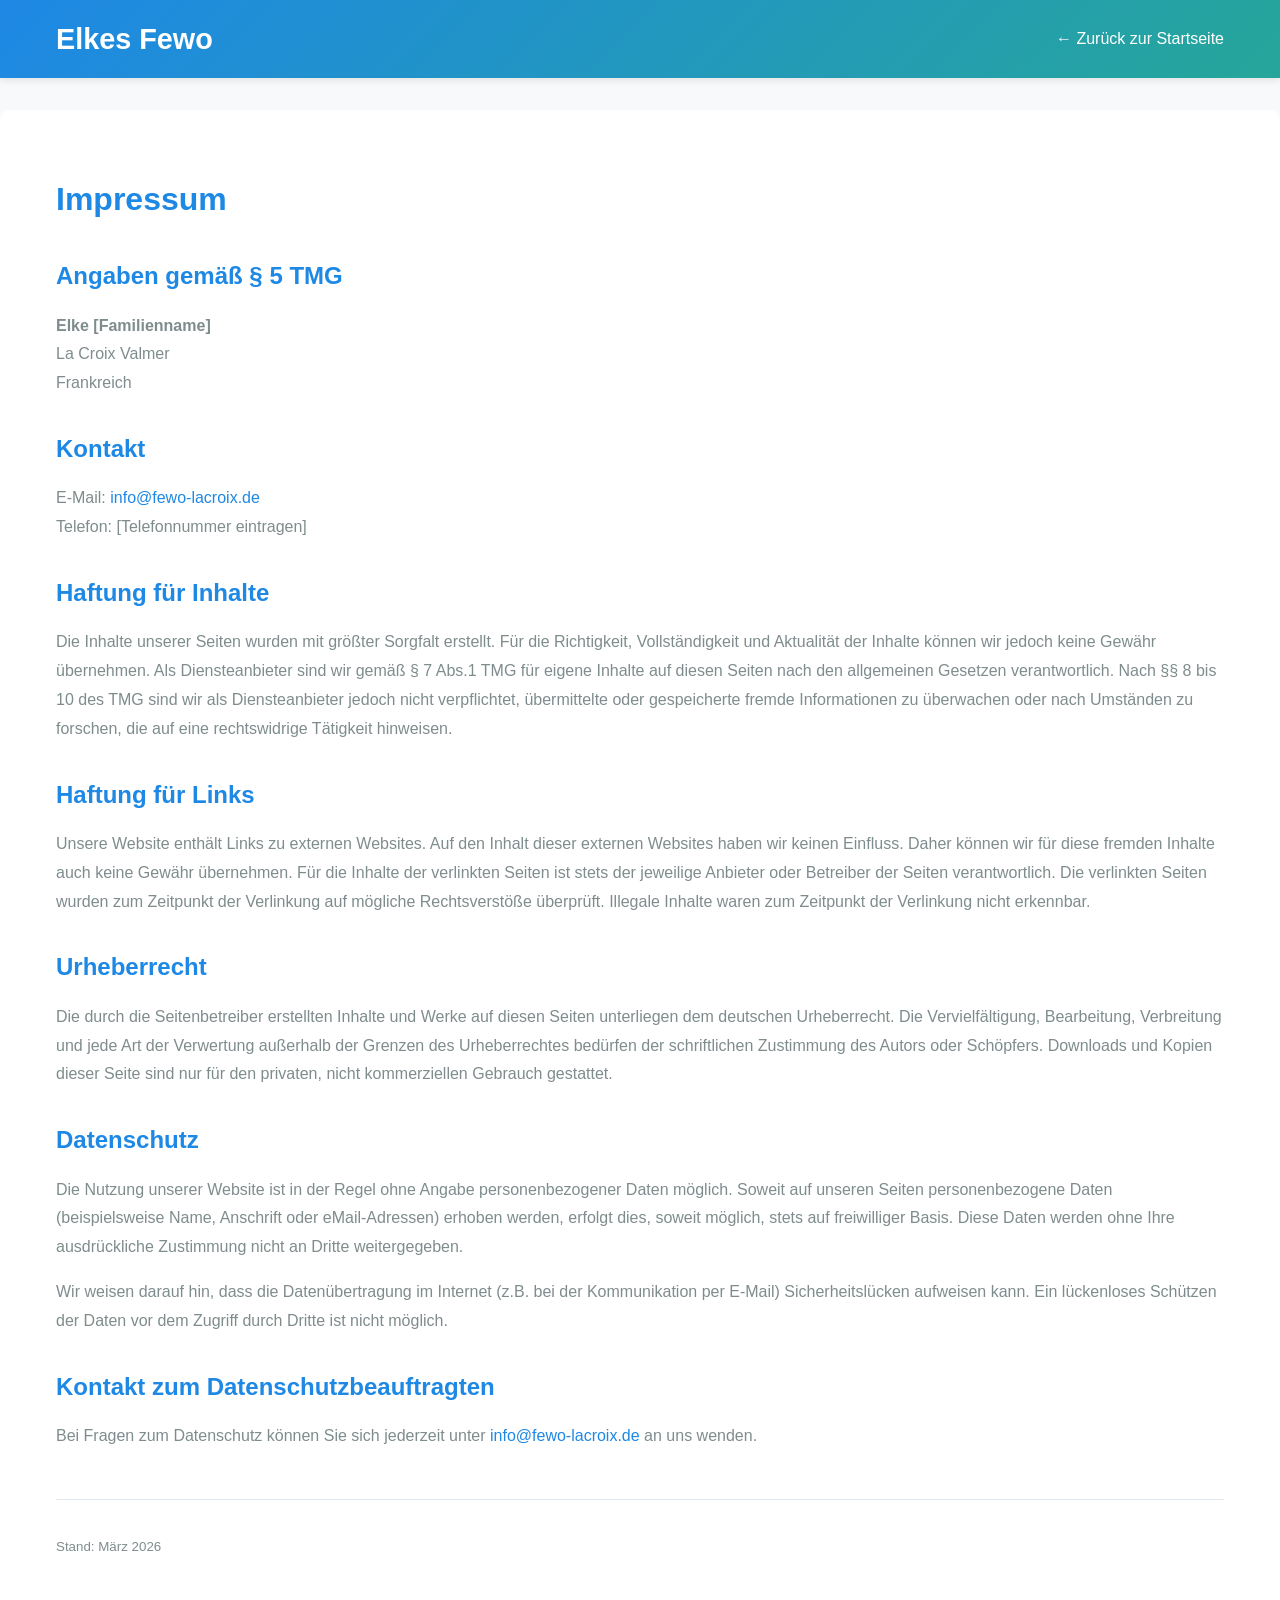
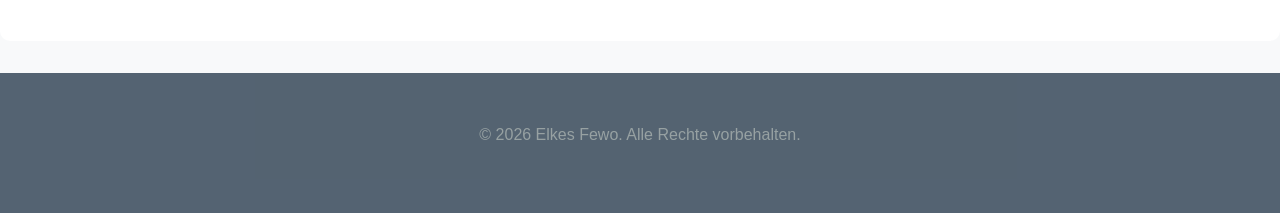
==== website/impressum.html @ e268f3fc "new website" ====
<!DOCTYPE html>
<html lang="de">
<head>
    <meta charset="UTF-8">
    <meta name="viewport" content="width=device-width, initial-scale=1.0">
    <title>Impressum - Elkes Fewo</title>
    <style>
        * {
            margin: 0;
            padding: 0;
            box-sizing: border-box;
        }

        :root {
            --primary-color: #1e88e5;
            --secondary-color: #26a69a;
            --text-dark: #2c3e50;
            --text-light: #7f8c8d;
            --bg-light: #f8f9fa;
            --bg-white: #ffffff;
            --shadow: 0 2px 8px rgba(0,0,0,0.1);
        }

        body {
            font-family: 'Segoe UI', Tahoma, Geneva, Verdana, sans-serif;
            line-height: 1.6;
            color: var(--text-dark);
            background-color: var(--bg-light);
        }

        header {
            background: linear-gradient(135deg, var(--primary-color) 0%, var(--secondary-color) 100%);
            color: white;
            padding: 1rem 0;
            box-shadow: var(--shadow);
        }

        .container {
            max-width: 1200px;
            margin: 0 auto;
            padding: 0 1rem;
        }

        .header-content {
            display: flex;
            justify-content: space-between;
            align-items: center;
        }

        .logo {
            font-size: 1.8rem;
            font-weight: bold;
            display: flex;
            align-items: center;
            gap: 0.5rem;
        }

        .logo img {
            height: 40px;
            width: auto;
        }

        nav a {
            color: white;
            text-decoration: none;
            transition: opacity 0.3s;
        }

        nav a:hover {
            opacity: 0.8;
        }

        main {
            padding: 4rem 0;
            background: white;
            margin: 2rem 0;
            border-radius: 10px;
        }

        h1 {
            color: var(--primary-color);
            margin-bottom: 2rem;
            font-size: 2rem;
        }

        h2 {
            color: var(--primary-color);
            margin-top: 2rem;
            margin-bottom: 1rem;
            font-size: 1.5rem;
        }

        p {
            margin-bottom: 1rem;
            color: var(--text-light);
            line-height: 1.8;
        }

        a {
            color: var(--primary-color);
            text-decoration: none;
        }

        a:hover {
            text-decoration: underline;
        }

        footer {
            background: var(--text-dark);
            color: white;
            padding: 3rem 0;
            text-align: center;
            opacity: 0.8;
        }
    </style>
</head>
<body>
    <header>
        <div class="container">
            <div class="header-content">
                <div class="logo">
                    <span>Elkes Fewo</span>
                </div>
                <nav>
                    <a href="index.html">← Zurück zur Startseite</a>
                </nav>
            </div>
        </div>
    </header>

    <main>
        <div class="container">
            <h1>Impressum</h1>

            <h2>Angaben gemäß § 5 TMG</h2>
            <p>
                <strong>Elke [Familienname]</strong><br>
                La Croix Valmer<br>
                Frankreich
            </p>

            <h2>Kontakt</h2>
            <p>
                E-Mail: <a href="mailto:info@fewo-lacroix.de">info@fewo-lacroix.de</a><br>
                Telefon: [Telefonnummer eintragen]
            </p>

            <h2>Haftung für Inhalte</h2>
            <p>
                Die Inhalte unserer Seiten wurden mit größter Sorgfalt erstellt. Für die Richtigkeit, Vollständigkeit und Aktualität der Inhalte können wir jedoch keine Gewähr übernehmen. Als Diensteanbieter sind wir gemäß § 7 Abs.1 TMG für eigene Inhalte auf diesen Seiten nach den allgemeinen Gesetzen verantwortlich. Nach §§ 8 bis 10 des TMG sind wir als Diensteanbieter jedoch nicht verpflichtet, übermittelte oder gespeicherte fremde Informationen zu überwachen oder nach Umständen zu forschen, die auf eine rechtswidrige Tätigkeit hinweisen.
            </p>

            <h2>Haftung für Links</h2>
            <p>
                Unsere Website enthält Links zu externen Websites. Auf den Inhalt dieser externen Websites haben wir keinen Einfluss. Daher können wir für diese fremden Inhalte auch keine Gewähr übernehmen. Für die Inhalte der verlinkten Seiten ist stets der jeweilige Anbieter oder Betreiber der Seiten verantwortlich. Die verlinkten Seiten wurden zum Zeitpunkt der Verlinkung auf mögliche Rechtsverstöße überprüft. Illegale Inhalte waren zum Zeitpunkt der Verlinkung nicht erkennbar.
            </p>

            <h2>Urheberrecht</h2>
            <p>
                Die durch die Seitenbetreiber erstellten Inhalte und Werke auf diesen Seiten unterliegen dem deutschen Urheberrecht. Die Vervielfältigung, Bearbeitung, Verbreitung und jede Art der Verwertung außerhalb der Grenzen des Urheberrechtes bedürfen der schriftlichen Zustimmung des Autors oder Schöpfers. Downloads und Kopien dieser Seite sind nur für den privaten, nicht kommerziellen Gebrauch gestattet.
            </p>

            <h2>Datenschutz</h2>
            <p>
                Die Nutzung unserer Website ist in der Regel ohne Angabe personenbezogener Daten möglich. Soweit auf unseren Seiten personenbezogene Daten (beispielsweise Name, Anschrift oder eMail-Adressen) erhoben werden, erfolgt dies, soweit möglich, stets auf freiwilliger Basis. Diese Daten werden ohne Ihre ausdrückliche Zustimmung nicht an Dritte weitergegeben.
            </p>
            <p>
                Wir weisen darauf hin, dass die Datenübertragung im Internet (z.B. bei der Kommunikation per E-Mail) Sicherheitslücken aufweisen kann. Ein lückenloses Schützen der Daten vor dem Zugriff durch Dritte ist nicht möglich.
            </p>

            <h2>Kontakt zum Datenschutzbeauftragten</h2>
            <p>
                Bei Fragen zum Datenschutz können Sie sich jederzeit unter <a href="mailto:info@fewo-lacroix.de">info@fewo-lacroix.de</a> an uns wenden.
            </p>

            <p style="margin-top: 3rem; border-top: 1px solid #e1e8ed; padding-top: 2rem;">
                <small>Stand: März 2026</small>
            </p>
        </div>
    </main>

    <footer>
        <div class="container">
            <p>&copy; 2026 Elkes Fewo. Alle Rechte vorbehalten.</p>
        </div>
    </footer>
</body>
</html>
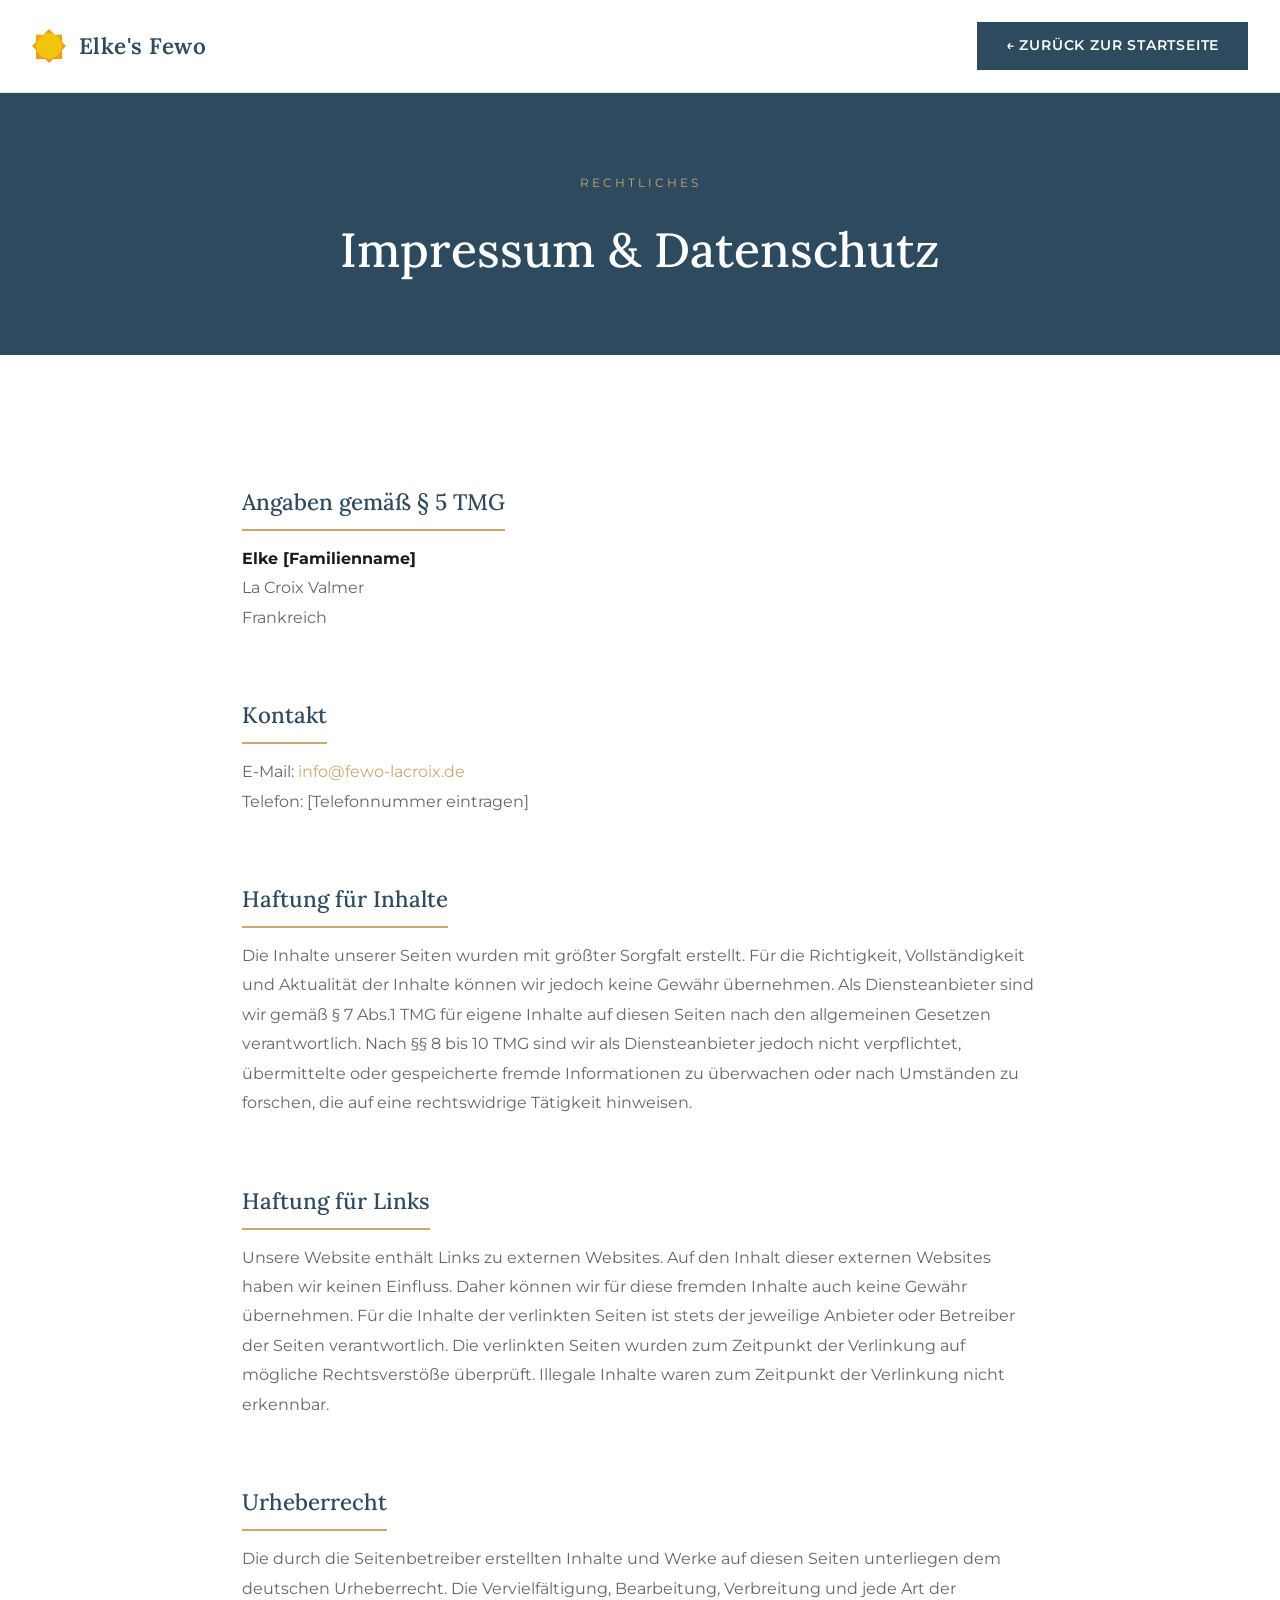
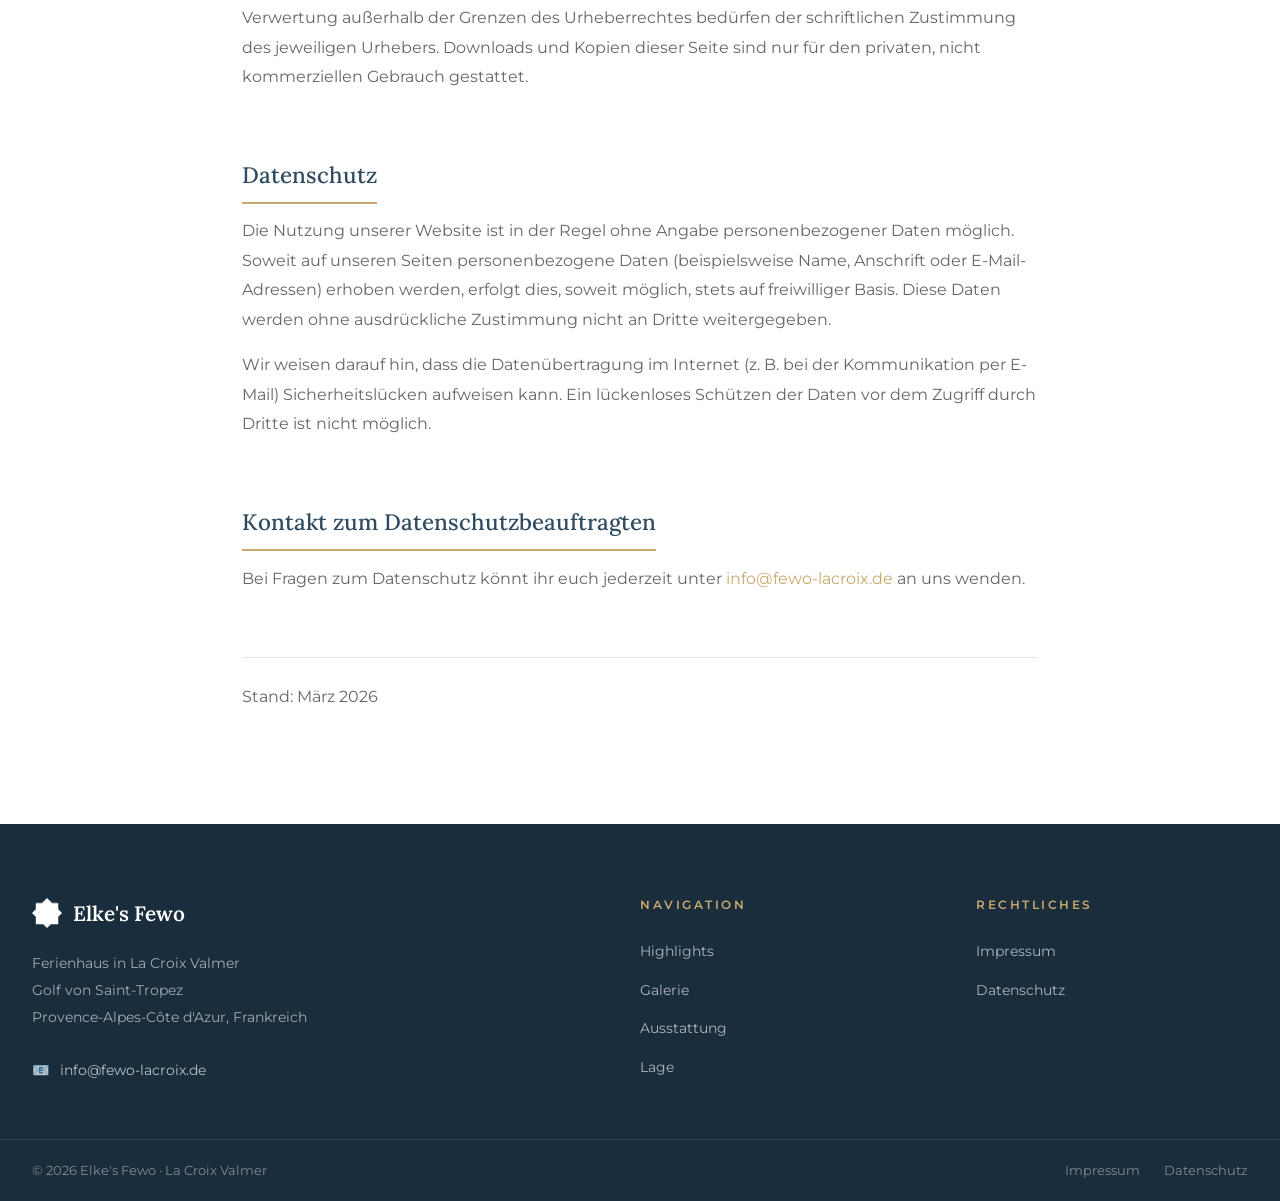
==== commit 006460d1: "impressum" ====
--- a/website/impressum.html
+++ b/website/impressum.html
@@ -3,186 +3,349 @@
 <head>
     <meta charset="UTF-8">
     <meta name="viewport" content="width=device-width, initial-scale=1.0">
-    <title>Impressum - Elkes Fewo</title>
+    <title>Impressum & Datenschutz – Elke's Fewo</title>
+    <link rel="icon" type="image/png" href="./images/cropped-sun-icon2.png">
+    <link rel="preconnect" href="https://fonts.googleapis.com">
+    <link rel="preconnect" href="https://fonts.gstatic.com" crossorigin>
+    <link href="https://fonts.googleapis.com/css2?family=Lora:wght@400;500;600&family=Montserrat:wght@300;400;500;600;700&display=swap" rel="stylesheet">
     <style>
-        * {
-            margin: 0;
-            padding: 0;
-            box-sizing: border-box;
-        }
+        * { margin: 0; padding: 0; box-sizing: border-box; }
 
         :root {
-            --primary-color: #1e88e5;
-            --secondary-color: #26a69a;
-            --text-dark: #2c3e50;
-            --text-light: #7f8c8d;
-            --bg-light: #f8f9fa;
+            --primary-dark: #1a2d3d;
+            --primary-navy: #2d4a5f;
+            --accent-gold: #c9a96e;
+            --text-dark: #1a1a1a;
+            --text-light: #666666;
             --bg-white: #ffffff;
-            --shadow: 0 2px 8px rgba(0,0,0,0.1);
-        }
+            --bg-cream: #f9f8f5;
+            --border-light: #e8e6e1;
+            --shadow: 0 4px 20px rgba(0,0,0,0.07);
+            --shadow-lg: 0 16px 40px rgba(0,0,0,0.12);
+        }
+
+        html { scroll-behavior: smooth; }
 
         body {
-            font-family: 'Segoe UI', Tahoma, Geneva, Verdana, sans-serif;
-            line-height: 1.6;
+            font-family: 'Montserrat', sans-serif;
+            line-height: 1.7;
             color: var(--text-dark);
-            background-color: var(--bg-light);
-        }
-
+            background-color: var(--bg-white);
+        }
+
+        /* ── HEADER ── */
         header {
-            background: linear-gradient(135deg, var(--primary-color) 0%, var(--secondary-color) 100%);
-            color: white;
-            padding: 1rem 0;
-            box-shadow: var(--shadow);
-        }
-
-        .container {
-            max-width: 1200px;
-            margin: 0 auto;
-            padding: 0 1rem;
-        }
-
-        .header-content {
-            display: flex;
-            justify-content: space-between;
-            align-items: center;
-        }
+            background: var(--bg-white);
+            padding: 1.4rem 0;
+            position: sticky;
+            top: 0;
+            z-index: 1000;
+            border-bottom: 1px solid var(--border-light);
+        }
+
+        .container { max-width: 1300px; margin: 0 auto; padding: 0 2rem; }
+
+        .header-content { display: flex; justify-content: space-between; align-items: center; }
 
         .logo {
-            font-size: 1.8rem;
-            font-weight: bold;
+            font-family: 'Lora', serif;
+            font-size: 1.4rem;
+            font-weight: 600;
+            color: var(--primary-navy);
             display: flex;
             align-items: center;
-            gap: 0.5rem;
-        }
-
-        .logo img {
-            height: 40px;
-            width: auto;
-        }
-
-        nav a {
+            gap: 0.8rem;
+            letter-spacing: 0.5px;
+            text-decoration: none;
+        }
+        .logo img { height: 34px; width: auto; }
+
+        .btn-nav {
+            background: var(--primary-navy);
             color: white;
-            text-decoration: none;
-            transition: opacity 0.3s;
-        }
-
-        nav a:hover {
-            opacity: 0.8;
-        }
-
-        main {
-            padding: 4rem 0;
-            background: white;
-            margin: 2rem 0;
-            border-radius: 10px;
-        }
-
-        h1 {
-            color: var(--primary-color);
-            margin-bottom: 2rem;
-            font-size: 2rem;
-        }
-
-        h2 {
-            color: var(--primary-color);
-            margin-top: 2rem;
+            padding: 0.75rem 1.8rem;
+            text-decoration: none;
+            font-weight: 600;
+            font-size: 0.85rem;
+            letter-spacing: 0.8px;
+            text-transform: uppercase;
+            transition: all 0.25s;
+        }
+        .btn-nav:hover { background: var(--accent-gold); color: var(--primary-dark); }
+
+        /* ── PAGE HERO ── */
+        .page-hero {
+            background: var(--primary-navy);
+            color: white;
+            padding: 5rem 0 4rem;
+            text-align: center;
+        }
+        .page-hero .section-label {
+            display: block;
+            font-size: 0.75rem;
+            letter-spacing: 3px;
+            text-transform: uppercase;
+            color: var(--accent-gold);
             margin-bottom: 1rem;
-            font-size: 1.5rem;
-        }
-
-        p {
+        }
+        .page-hero h1 {
+            font-family: 'Lora', serif;
+            font-size: 3rem;
+            font-weight: 500;
+        }
+
+        /* ── CONTENT ── */
+        .legal-content {
+            max-width: 860px;
+            margin: 0 auto;
+            padding: 5rem 2rem 6rem;
+        }
+
+        .legal-content h2 {
+            font-family: 'Lora', serif;
+            font-size: 1.4rem;
+            font-weight: 500;
+            color: var(--primary-navy);
+            margin-top: 3rem;
+            margin-bottom: 0.8rem;
+            padding-bottom: 0.5rem;
+            border-bottom: 2px solid var(--accent-gold);
+            display: inline-block;
+        }
+
+        .legal-content p {
+            color: var(--text-light);
+            font-size: 0.97rem;
+            line-height: 1.9;
             margin-bottom: 1rem;
+        }
+
+        .legal-content a {
+            color: var(--accent-gold);
+            text-decoration: none;
+        }
+        .legal-content a:hover { text-decoration: underline; }
+
+        .legal-content strong { color: var(--text-dark); }
+
+        .legal-divider {
+            border: none;
+            border-top: 1px solid var(--border-light);
+            margin: 4rem 0 1.5rem;
+        }
+
+        .legal-meta {
+            font-size: 0.82rem;
             color: var(--text-light);
-            line-height: 1.8;
-        }
-
-        a {
-            color: var(--primary-color);
-            text-decoration: none;
-        }
-
-        a:hover {
-            text-decoration: underline;
-        }
-
+        }
+
+        /* ── FOOTER ── */
         footer {
-            background: var(--text-dark);
+            background: var(--primary-dark);
+            color: rgba(255,255,255,0.75);
+        }
+
+        .footer-main { padding: 4.5rem 0 3.5rem; }
+
+        .footer-grid {
+            display: grid;
+            grid-template-columns: 2fr 1fr 1fr;
+            gap: 4rem;
+        }
+
+        .footer-brand {
+            font-family: 'Lora', serif;
+            font-size: 1.3rem;
+            font-weight: 600;
             color: white;
-            padding: 3rem 0;
-            text-align: center;
-            opacity: 0.8;
+            display: flex;
+            align-items: center;
+            gap: 0.7rem;
+            text-decoration: none;
+            margin-bottom: 1.2rem;
+        }
+        .footer-brand img { height: 30px; width: auto; filter: brightness(0) invert(1); }
+
+        .footer-tagline {
+            font-size: 0.88rem;
+            line-height: 1.9;
+            color: rgba(255,255,255,0.6);
+            margin-bottom: 1.8rem;
+        }
+
+        .footer-contacts { display: flex; flex-direction: column; gap: 0.7rem; }
+        .footer-contacts a {
+            color: rgba(255,255,255,0.7);
+            text-decoration: none;
+            font-size: 0.88rem;
+            display: flex;
+            align-items: center;
+            gap: 0.6rem;
+            transition: color 0.2s;
+        }
+        .footer-contacts a:hover { color: var(--accent-gold); }
+
+        .footer-col-title {
+            font-size: 0.72rem;
+            letter-spacing: 2.5px;
+            text-transform: uppercase;
+            color: var(--accent-gold);
+            margin-bottom: 1.4rem;
+            font-family: 'Montserrat', sans-serif;
+            font-weight: 600;
+        }
+
+        .footer-nav-list { list-style: none; display: flex; flex-direction: column; gap: 0.7rem; }
+        .footer-nav-list a {
+            color: rgba(255,255,255,0.65);
+            text-decoration: none;
+            font-size: 0.9rem;
+            transition: color 0.2s;
+        }
+        .footer-nav-list a:hover { color: var(--accent-gold); }
+
+        .footer-divider { border: none; border-top: 1px solid rgba(255,255,255,0.1); margin: 0; }
+
+        .footer-bar { padding: 1.2rem 0; }
+        .footer-bar .container { display: flex; justify-content: space-between; align-items: center; }
+        .footer-bar p { font-size: 0.82rem; color: rgba(255,255,255,0.45); }
+
+        .footer-bar-links { display: flex; gap: 1.5rem; }
+        .footer-bar-links a {
+            color: rgba(255,255,255,0.45);
+            text-decoration: none;
+            font-size: 0.82rem;
+            transition: color 0.2s;
+        }
+        .footer-bar-links a:hover { color: var(--accent-gold); }
+
+        @media (max-width: 768px) {
+            .container { padding: 0 1.2rem; }
+            .page-hero h1 { font-size: 2rem; }
+            .footer-grid { grid-template-columns: 1fr; gap: 2.5rem; }
+            .footer-main { padding: 3rem 0 2.5rem; }
+            .footer-bar .container { flex-direction: column; gap: 0.8rem; text-align: center; }
+            .footer-bar-links { justify-content: center; }
         }
     </style>
 </head>
 <body>
-    <header>
+
+<!-- ── HEADER ── -->
+<header>
+    <div class="container">
+        <div class="header-content">
+            <a href="index.html" class="logo">
+                <img src="./images/cropped-sun-icon2.png" alt="Elkes Fewo Logo">
+                Elke's Fewo
+            </a>
+            <a href="index.html" class="btn-nav">← Zurück zur Startseite</a>
+        </div>
+    </div>
+</header>
+
+<!-- ── PAGE HERO ── -->
+<div class="page-hero">
+    <span class="section-label">Rechtliches</span>
+    <h1>Impressum & Datenschutz</h1>
+</div>
+
+<!-- ── CONTENT ── -->
+<div class="legal-content">
+
+    <h2>Angaben gemäß § 5 TMG</h2>
+    <p>
+        <strong>Elke [Familienname]</strong><br>
+        La Croix Valmer<br>
+        Frankreich
+    </p>
+
+    <h2>Kontakt</h2>
+    <p>
+        E-Mail: <a href="mailto:info@fewo-lacroix.de">info@fewo-lacroix.de</a><br>
+        Telefon: [Telefonnummer eintragen]
+    </p>
+
+    <h2>Haftung für Inhalte</h2>
+    <p>
+        Die Inhalte unserer Seiten wurden mit größter Sorgfalt erstellt. Für die Richtigkeit, Vollständigkeit und Aktualität der Inhalte können wir jedoch keine Gewähr übernehmen. Als Diensteanbieter sind wir gemäß § 7 Abs.1 TMG für eigene Inhalte auf diesen Seiten nach den allgemeinen Gesetzen verantwortlich. Nach §§ 8 bis 10 TMG sind wir als Diensteanbieter jedoch nicht verpflichtet, übermittelte oder gespeicherte fremde Informationen zu überwachen oder nach Umständen zu forschen, die auf eine rechtswidrige Tätigkeit hinweisen.
+    </p>
+
+    <h2>Haftung für Links</h2>
+    <p>
+        Unsere Website enthält Links zu externen Websites. Auf den Inhalt dieser externen Websites haben wir keinen Einfluss. Daher können wir für diese fremden Inhalte auch keine Gewähr übernehmen. Für die Inhalte der verlinkten Seiten ist stets der jeweilige Anbieter oder Betreiber der Seiten verantwortlich. Die verlinkten Seiten wurden zum Zeitpunkt der Verlinkung auf mögliche Rechtsverstöße überprüft. Illegale Inhalte waren zum Zeitpunkt der Verlinkung nicht erkennbar.
+    </p>
+
+    <h2>Urheberrecht</h2>
+    <p>
+        Die durch die Seitenbetreiber erstellten Inhalte und Werke auf diesen Seiten unterliegen dem deutschen Urheberrecht. Die Vervielfältigung, Bearbeitung, Verbreitung und jede Art der Verwertung außerhalb der Grenzen des Urheberrechtes bedürfen der schriftlichen Zustimmung des jeweiligen Urhebers. Downloads und Kopien dieser Seite sind nur für den privaten, nicht kommerziellen Gebrauch gestattet.
+    </p>
+
+    <h2>Datenschutz</h2>
+    <p>
+        Die Nutzung unserer Website ist in der Regel ohne Angabe personenbezogener Daten möglich. Soweit auf unseren Seiten personenbezogene Daten (beispielsweise Name, Anschrift oder E-Mail-Adressen) erhoben werden, erfolgt dies, soweit möglich, stets auf freiwilliger Basis. Diese Daten werden ohne ausdrückliche Zustimmung nicht an Dritte weitergegeben.
+    </p>
+    <p>
+        Wir weisen darauf hin, dass die Datenübertragung im Internet (z. B. bei der Kommunikation per E-Mail) Sicherheitslücken aufweisen kann. Ein lückenloses Schützen der Daten vor dem Zugriff durch Dritte ist nicht möglich.
+    </p>
+
+    <h2>Kontakt zum Datenschutzbeauftragten</h2>
+    <p>
+        Bei Fragen zum Datenschutz könnt ihr euch jederzeit unter <a href="mailto:info@fewo-lacroix.de">info@fewo-lacroix.de</a> an uns wenden.
+    </p>
+
+    <hr class="legal-divider">
+    <p class="legal-meta">Stand: März 2026</p>
+</div>
+
+<!-- ── FOOTER ── -->
+<footer>
+    <div class="footer-main">
         <div class="container">
-            <div class="header-content">
-                <div class="logo">
-                    <span>Elkes Fewo</span>
+            <div class="footer-grid">
+                <div>
+                    <a href="index.html" class="footer-brand">
+                        <img src="./images/cropped-sun-icon2.png" alt="Elkes Fewo Logo">
+                        Elke's Fewo
+                    </a>
+                    <p class="footer-tagline">Ferienhaus in La Croix Valmer<br>Golf von Saint-Tropez<br>Provence-Alpes-Côte d'Azur, Frankreich</p>
+                    <div class="footer-contacts">
+                        <a href="mailto:info@fewo-lacroix.de">
+                            <span>📧</span>
+                            info@fewo-lacroix.de
+                        </a>
+                    </div>
                 </div>
-                <nav>
-                    <a href="index.html">← Zurück zur Startseite</a>
-                </nav>
+                <div>
+                    <h4 class="footer-col-title">Navigation</h4>
+                    <ul class="footer-nav-list">
+                        <li><a href="index.html#highlights">Highlights</a></li>
+                        <li><a href="index.html#galerie">Galerie</a></li>
+                        <li><a href="index.html#ausstattung">Ausstattung</a></li>
+                        <li><a href="index.html#lage">Lage</a></li>
+                    </ul>
+                </div>
+                <div>
+                    <h4 class="footer-col-title">Rechtliches</h4>
+                    <ul class="footer-nav-list">
+                        <li><a href="impressum.html">Impressum</a></li>
+                        <li><a href="#">Datenschutz</a></li>
+                    </ul>
+                </div>
             </div>
         </div>
-    </header>
-
-    <main>
+    </div>
+    <hr class="footer-divider">
+    <div class="footer-bar">
         <div class="container">
-            <h1>Impressum</h1>
-
-            <h2>Angaben gemäß § 5 TMG</h2>
-            <p>
-                <strong>Elke [Familienname]</strong><br>
-                La Croix Valmer<br>
-                Frankreich
-            </p>
-
-            <h2>Kontakt</h2>
-            <p>
-                E-Mail: <a href="mailto:info@fewo-lacroix.de">info@fewo-lacroix.de</a><br>
-                Telefon: [Telefonnummer eintragen]
-            </p>
-
-            <h2>Haftung für Inhalte</h2>
-            <p>
-                Die Inhalte unserer Seiten wurden mit größter Sorgfalt erstellt. Für die Richtigkeit, Vollständigkeit und Aktualität der Inhalte können wir jedoch keine Gewähr übernehmen. Als Diensteanbieter sind wir gemäß § 7 Abs.1 TMG für eigene Inhalte auf diesen Seiten nach den allgemeinen Gesetzen verantwortlich. Nach §§ 8 bis 10 des TMG sind wir als Diensteanbieter jedoch nicht verpflichtet, übermittelte oder gespeicherte fremde Informationen zu überwachen oder nach Umständen zu forschen, die auf eine rechtswidrige Tätigkeit hinweisen.
-            </p>
-
-            <h2>Haftung für Links</h2>
-            <p>
-                Unsere Website enthält Links zu externen Websites. Auf den Inhalt dieser externen Websites haben wir keinen Einfluss. Daher können wir für diese fremden Inhalte auch keine Gewähr übernehmen. Für die Inhalte der verlinkten Seiten ist stets der jeweilige Anbieter oder Betreiber der Seiten verantwortlich. Die verlinkten Seiten wurden zum Zeitpunkt der Verlinkung auf mögliche Rechtsverstöße überprüft. Illegale Inhalte waren zum Zeitpunkt der Verlinkung nicht erkennbar.
-            </p>
-
-            <h2>Urheberrecht</h2>
-            <p>
-                Die durch die Seitenbetreiber erstellten Inhalte und Werke auf diesen Seiten unterliegen dem deutschen Urheberrecht. Die Vervielfältigung, Bearbeitung, Verbreitung und jede Art der Verwertung außerhalb der Grenzen des Urheberrechtes bedürfen der schriftlichen Zustimmung des Autors oder Schöpfers. Downloads und Kopien dieser Seite sind nur für den privaten, nicht kommerziellen Gebrauch gestattet.
-            </p>
-
-            <h2>Datenschutz</h2>
-            <p>
-                Die Nutzung unserer Website ist in der Regel ohne Angabe personenbezogener Daten möglich. Soweit auf unseren Seiten personenbezogene Daten (beispielsweise Name, Anschrift oder eMail-Adressen) erhoben werden, erfolgt dies, soweit möglich, stets auf freiwilliger Basis. Diese Daten werden ohne Ihre ausdrückliche Zustimmung nicht an Dritte weitergegeben.
-            </p>
-            <p>
-                Wir weisen darauf hin, dass die Datenübertragung im Internet (z.B. bei der Kommunikation per E-Mail) Sicherheitslücken aufweisen kann. Ein lückenloses Schützen der Daten vor dem Zugriff durch Dritte ist nicht möglich.
-            </p>
-
-            <h2>Kontakt zum Datenschutzbeauftragten</h2>
-            <p>
-                Bei Fragen zum Datenschutz können Sie sich jederzeit unter <a href="mailto:info@fewo-lacroix.de">info@fewo-lacroix.de</a> an uns wenden.
-            </p>
-
-            <p style="margin-top: 3rem; border-top: 1px solid #e1e8ed; padding-top: 2rem;">
-                <small>Stand: März 2026</small>
-            </p>
+            <p>&copy; 2026 Elke's Fewo · La Croix Valmer</p>
+            <div class="footer-bar-links">
+                <a href="impressum.html">Impressum</a>
+                <a href="#">Datenschutz</a>
+            </div>
         </div>
-    </main>
-
-    <footer>
-        <div class="container">
-            <p>&copy; 2026 Elkes Fewo. Alle Rechte vorbehalten.</p>
-        </div>
-    </footer>
+    </div>
+</footer>
+
 </body>
 </html>
